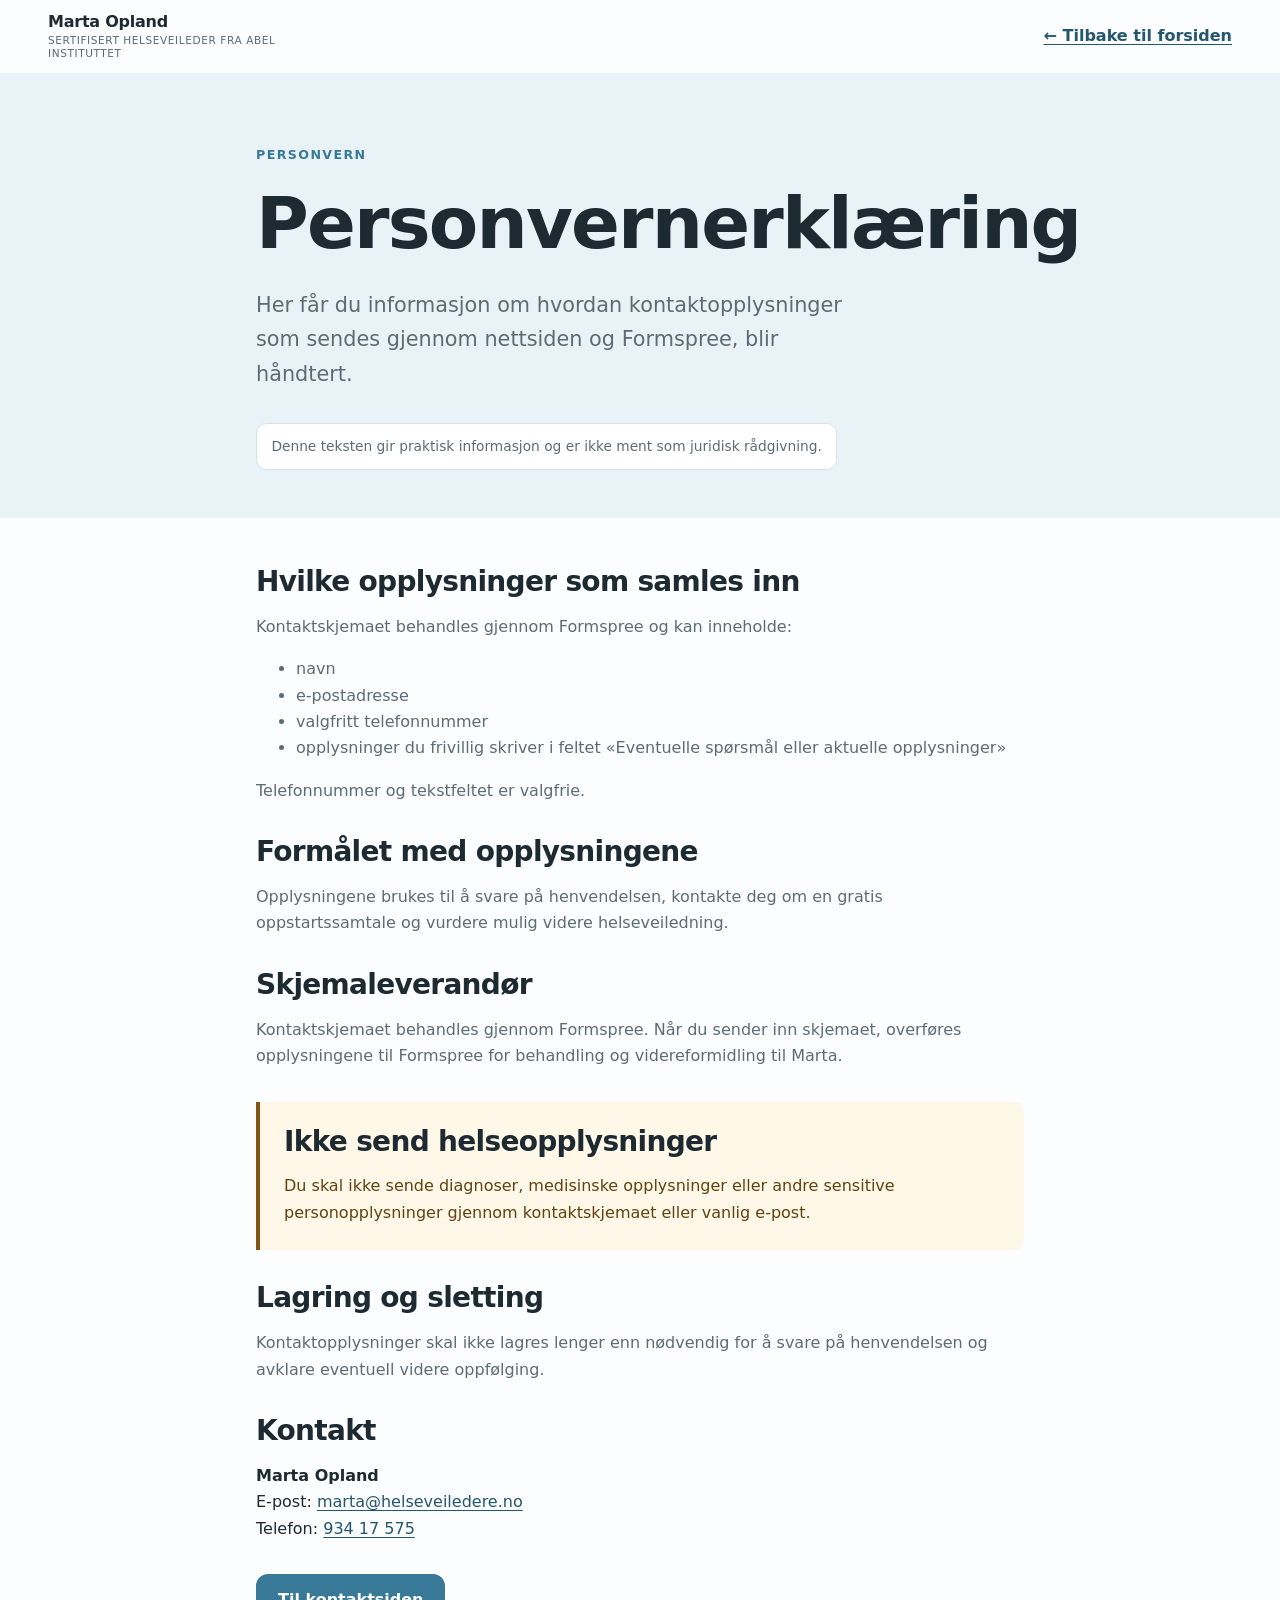
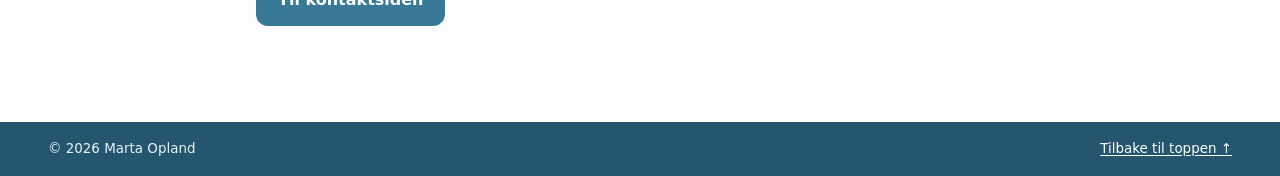
==== personvern.html @ a7f62379 "Publish first version of helseveiledere.no" ====
<!doctype html>
<html lang="nb">
<head>
  <meta charset="utf-8">
  <meta name="viewport" content="width=device-width, initial-scale=1">
  <title>Personvernerklæring | Marta Opland</title>
  <meta name="description" content="Informasjon om hvordan kontaktopplysninger behandles på helseveiledere.no og gjennom Formspree.">
  <link rel="canonical" href="https://helseveiledere.no/personvern.html">
  <meta name="robots" content="index, follow">
  <meta name="theme-color" content="#397998">
  <link rel="icon" href="img/marta-placeholder.svg" type="image/svg+xml">
  <link rel="stylesheet" href="css/style.css">
</head>
<body id="topp">
  <a class="skip-link" href="#hovedinnhold">Hopp til hovedinnhold</a>
  <header class="site-header compact-header">
    <div class="container header-inner">
      <a class="brand" href="index.html" aria-label="Marta Opland, gå til forsiden"><span class="brand-name">Marta Opland</span><span class="brand-title">Sertifisert helseveileder fra ABEL Instituttet</span></a>
      <a class="text-link back-link" href="index.html">← Tilbake til forsiden</a>
    </div>
  </header>

  <main id="hovedinnhold" class="privacy-main">
    <header class="privacy-hero">
      <div class="container narrow-container">
        <p class="eyebrow">Personvern</p>
        <h1>Personvernerklæring</h1>
        <p class="lead">Her får du informasjon om hvordan kontaktopplysninger som sendes gjennom nettsiden og Formspree, blir håndtert.</p>
        <p class="legal-note">Denne teksten gir praktisk informasjon og er ikke ment som juridisk rådgivning.</p>
      </div>
    </header>

    <div class="container narrow-container privacy-content">
      <section aria-labelledby="collected"><h2 id="collected">Hvilke opplysninger som samles inn</h2><p>Kontaktskjemaet behandles gjennom Formspree og kan inneholde:</p><ul><li>navn</li><li>e-postadresse</li><li>valgfritt telefonnummer</li><li>opplysninger du frivillig skriver i feltet «Eventuelle spørsmål eller aktuelle opplysninger»</li></ul><p>Telefonnummer og tekstfeltet er valgfrie.</p></section>
      <section aria-labelledby="purpose"><h2 id="purpose">Formålet med opplysningene</h2><p>Opplysningene brukes til å svare på henvendelsen, kontakte deg om en gratis oppstartssamtale og vurdere mulig videre helseveiledning.</p></section>
      <section aria-labelledby="formspree"><h2 id="formspree">Skjemaleverandør</h2><p>Kontaktskjemaet behandles gjennom Formspree. Når du sender inn skjemaet, overføres opplysningene til Formspree for behandling og videreformidling til Marta.</p></section>
      <section class="privacy-warning" aria-labelledby="health-data"><h2 id="health-data">Ikke send helseopplysninger</h2><p>Du skal ikke sende diagnoser, medisinske opplysninger eller andre sensitive personopplysninger gjennom kontaktskjemaet eller vanlig e-post.</p></section>
      <section aria-labelledby="storage"><h2 id="storage">Lagring og sletting</h2><p>Kontaktopplysninger skal ikke lagres lenger enn nødvendig for å svare på henvendelsen og avklare eventuell videre oppfølging.</p></section>
      <section aria-labelledby="contact-privacy"><h2 id="contact-privacy">Kontakt</h2><address><strong>Marta Opland</strong><br>E-post: <a href="mailto:marta@helseveiledere.no">marta@helseveiledere.no</a><br>Telefon: <a href="tel:+4793417575">934 17 575</a></address></section>
      <a class="button" href="index.html#kontakt">Til kontaktsiden</a>
    </div>
  </main>

  <footer class="site-footer privacy-footer">
    <div class="container footer-bottom"><p>© <span data-current-year>2026</span> Marta Opland</p><a href="#topp">Tilbake til toppen <span aria-hidden="true">↑</span></a></div>
  </footer>
  <script src="js/main.js" defer></script>
</body>
</html>
---- css/style.css ----
/* Marta's calm blue visual identity. Adjust these central values if the palette is refined later. */
:root {
  --primary: #397998;
  --primary-dark: #24566f;
  --primary-light: #e9f3f7;
  --accent: #75a9bf;
  --background: #fbfdfe;
  --surface: #f1f7f9;
  --text: #1d2a32;
  --muted: #5c6c75;
  --border: #d5e3e9;
  --white: #ffffff;
  --warning: #815719;
  --warning-bg: #fff8e8;
  --error: #9a3412;
  --error-bg: #fff7ed;
  --success: #24566f;
  --shadow-sm: 0 4px 18px rgba(29, 42, 50, 0.07);
  --shadow-md: 0 18px 50px rgba(36, 86, 111, 0.12);
  --radius-sm: 0.65rem;
  --radius: 1rem;
  --radius-lg: 1.5rem;
  --container: 74rem;
  --measure: 42rem;
  --space-1: 0.5rem;
  --space-2: 0.75rem;
  --space-3: 1rem;
  --space-4: 1.5rem;
  --space-5: 2rem;
  --space-6: 3rem;
  --space-7: 4.5rem;
  --space-8: 6rem;
}

*, *::before, *::after { box-sizing: border-box; }
html { scroll-behavior: smooth; scroll-padding-top: 6rem; }
body {
  margin: 0;
  color: var(--text);
  background: var(--background);
  font-family: Inter, ui-sans-serif, system-ui, -apple-system, BlinkMacSystemFont, "Segoe UI", sans-serif;
  font-size: 1rem;
  line-height: 1.65;
  -webkit-font-smoothing: antialiased;
  overflow-x: hidden;
}
img, svg { display: block; max-width: 100%; }
a { color: var(--primary-dark); text-underline-offset: 0.18em; }
a:hover { color: var(--primary); }
button, input { font: inherit; }
button { cursor: pointer; }
h1, h2, h3, p { margin-top: 0; }
h1, h2, h3 { color: var(--text); line-height: 1.14; letter-spacing: -0.025em; }
h1 { margin-bottom: var(--space-4); font-size: clamp(2.15rem, 7.5vw, 4.5rem); max-width: 12ch; }
h2 { margin-bottom: var(--space-3); font-size: clamp(2rem, 5.5vw, 3.15rem); }
h3 { margin-bottom: var(--space-2); font-size: clamp(1.15rem, 2.5vw, 1.35rem); }
p { margin-bottom: var(--space-3); }
address { font-style: normal; }

:focus-visible { outline: 3px solid var(--accent); outline-offset: 3px; }
.sr-only { position: absolute; width: 1px; height: 1px; padding: 0; margin: -1px; overflow: hidden; clip: rect(0, 0, 0, 0); white-space: nowrap; border: 0; }
.skip-link { position: fixed; z-index: 999; top: 0.75rem; left: 0.75rem; padding: 0.75rem 1rem; border-radius: var(--radius-sm); color: var(--white); background: var(--primary-dark); transform: translateY(-160%); }
.skip-link:focus { color: var(--white); transform: translateY(0); }
.container { width: min(calc(100% - 2rem), var(--container)); margin-inline: auto; }
.narrow-container { max-width: 48rem; }
.section { padding-block: var(--space-7); }
.section-surface { background: var(--surface); }
.section-tint { background: var(--primary-light); }

.site-header { position: sticky; z-index: 100; top: 0; border-bottom: 1px solid transparent; background: rgba(251, 253, 254, 0.97); transition: box-shadow 180ms ease, border-color 180ms ease; }
.site-header.is-scrolled { border-color: var(--border); box-shadow: 0 4px 20px rgba(29, 42, 50, 0.06); }
.header-inner { display: flex; min-height: 4.75rem; align-items: center; justify-content: space-between; gap: var(--space-3); }
.brand { display: inline-flex; min-width: 0; color: var(--text); text-decoration: none; flex-direction: column; line-height: 1.15; }
.brand:hover { color: var(--text); }
.brand-name { font-weight: 750; letter-spacing: -0.015em; }
.brand-title { max-width: 17rem; margin-top: 0.18rem; color: var(--muted); font-size: 0.66rem; letter-spacing: 0.055em; text-transform: uppercase; }
.menu-toggle { display: grid; width: 3rem; height: 3rem; padding: 0.75rem; border: 1px solid var(--border); border-radius: var(--radius-sm); background: var(--white); align-content: center; gap: 0.28rem; }
.menu-toggle > span:not(.sr-only) { width: 100%; height: 2px; border-radius: 2px; background: var(--text); transition: transform 180ms ease, opacity 180ms ease; }
.menu-toggle[aria-expanded="true"] > span:nth-child(2) { transform: translateY(6px) rotate(45deg); }
.menu-toggle[aria-expanded="true"] > span:nth-child(3) { opacity: 0; }
.menu-toggle[aria-expanded="true"] > span:nth-child(4) { transform: translateY(-6px) rotate(-45deg); }
.main-nav { position: absolute; top: 100%; right: 0; left: 0; display: none; padding: var(--space-3) max(1rem, calc((100% - var(--container)) / 2)); border-top: 1px solid var(--border); border-bottom: 1px solid var(--border); background: var(--white); box-shadow: var(--shadow-sm); }
.main-nav.is-open { display: grid; }
.main-nav > a:not(.button) { display: flex; min-height: 2.9rem; align-items: center; color: var(--text); font-weight: 620; text-decoration: none; }
.main-nav .button { margin-top: var(--space-2); }
.compact-header .header-inner { min-height: 4.5rem; }
.back-link { font-weight: 700; }

.button { display: inline-flex; min-height: 3.25rem; padding: 0.78rem 1.25rem; border: 2px solid var(--primary); border-radius: 0.75rem; color: var(--white); background: var(--primary); font-weight: 720; line-height: 1.3; text-align: center; text-decoration: none; align-items: center; justify-content: center; transition: background 160ms ease, border-color 160ms ease, transform 160ms ease; }
.button:hover { border-color: var(--primary-dark); color: var(--white); background: var(--primary-dark); transform: translateY(-1px); }
.button-small { min-height: 2.75rem; padding: 0.58rem 0.95rem; font-size: 0.9rem; }
.button-secondary { color: var(--primary-dark); background: var(--white); }
.button-light { border-color: var(--white); color: var(--primary-dark); background: var(--white); }
.button-light:hover { border-color: var(--primary-light); color: var(--primary-dark); background: var(--primary-light); }
.text-link { display: inline-flex; min-height: 2.75rem; font-weight: 720; align-items: center; gap: 0.45rem; }
.eyebrow { margin-bottom: var(--space-3); color: var(--primary); font-size: 0.79rem; font-weight: 800; letter-spacing: 0.11em; text-transform: uppercase; }
.lead { max-width: 39rem; color: var(--muted); font-size: clamp(1.12rem, 2.5vw, 1.3rem); }
.lead-small { color: var(--muted); font-size: 1.12rem; }

.offer-banner { color: var(--text); background: var(--primary-light); }
.hero-offer { margin-top: var(--space-7); padding-block: 1rem; border-block: 1px solid var(--border); }
.offer-inner { display: grid; gap: 0.25rem 1.5rem; align-items: center; }
.offer-inner h2, .offer-inner h3 { margin: 0; color: var(--primary-dark); font-size: clamp(1.08rem, 2.5vw, 1.28rem); letter-spacing: -0.01em; }
.offer-inner p { max-width: 48rem; margin: 0; color: var(--muted); font-size: 0.94rem; }
.pricing-offer { margin-bottom: var(--space-4); padding: 1rem 1.15rem; border: 1px solid var(--border); border-radius: var(--radius); }

.hero { padding-top: clamp(3rem, 8vw, 6.75rem); padding-bottom: 0; background: var(--background); }
.hero-grid { display: grid; gap: var(--space-6); }
.hero-copy { align-self: center; }
.hero h1 { max-width: none; font-size: clamp(2.15rem, 5vw, 4.1rem); }
.supporting-line { display: flex; max-width: 38rem; margin-block: var(--space-4); color: var(--primary-dark); font-weight: 650; align-items: flex-start; gap: 0.65rem; }
.supporting-line svg { width: 1.25rem; min-width: 1.25rem; margin-top: 0.18rem; fill: none; stroke: currentColor; stroke-width: 1.8; }
.hero-actions { display: flex; align-items: flex-start; flex-direction: column; gap: var(--space-2); }
.trust-list { display: flex; margin: var(--space-5) 0 0; padding: 0; color: var(--muted); font-size: 0.91rem; list-style: none; flex-wrap: wrap; gap: 0.6rem 1.25rem; }
.trust-list li::before { content: "✓"; margin-right: 0.4rem; color: var(--success); font-weight: 800; }
.hero-visual { position: relative; max-width: 32rem; margin-inline: auto; }
.hero-image-frame { overflow: hidden; border: 1px solid var(--border); border-radius: var(--radius-lg); background: var(--primary-light); box-shadow: var(--shadow-md); }
/* Hero replacement: keep a landscape crop when replacing the temporary asset. */
.hero-image-frame img { width: 100%; aspect-ratio: 3 / 2; object-fit: cover; }
.portrait-note { position: absolute; right: -0.5rem; bottom: -1.5rem; display: flex; max-width: 17rem; padding: 0.85rem; border: 1px solid var(--border); border-radius: var(--radius); background: var(--white); box-shadow: var(--shadow-sm); align-items: center; gap: 0.7rem; font-size: 0.8rem; line-height: 1.4; }
.portrait-note strong { display: block; font-size: 0.88rem; }
.portrait-note-icon { display: grid; width: 2.1rem; height: 2.1rem; border-radius: 50%; color: var(--white); background: var(--success); font-weight: 800; place-items: center; flex: 0 0 auto; }

.section-heading { max-width: 48rem; margin-bottom: var(--space-6); }
.section-heading > p:last-child { margin-bottom: 0; color: var(--muted); font-size: 1.06rem; }
.centered { margin-inline: auto; text-align: center; }
.topic-grid { display: grid; margin: 0; padding: 0; gap: var(--space-2); list-style: none; }
.topic-grid li { display: flex; min-height: 4rem; padding: 1rem 1.05rem; border: 1px solid var(--border); border-radius: var(--radius-sm); background: var(--white); font-weight: 650; align-items: center; gap: 0.7rem; }
.topic-grid li::before { content: "✓"; display: grid; width: 1.55rem; height: 1.55rem; border-radius: 50%; color: var(--primary-dark); background: var(--primary-light); font-size: 0.8rem; place-items: center; flex: 0 0 auto; }
.card-grid { display: grid; gap: var(--space-3); }
.card { padding: var(--space-4); border: 1px solid var(--border); border-radius: var(--radius); background: var(--white); box-shadow: var(--shadow-sm); }
.service-card { border-top: 3px solid var(--primary); }
.service-card p { margin-bottom: 0; color: var(--muted); }
.icon-box { display: grid; width: 2.8rem; height: 2.8rem; margin-bottom: var(--space-4); border-radius: 0.7rem; color: var(--primary-dark); background: var(--primary-light); font-size: 1.4rem; place-items: center; }

.steps { position: relative; display: grid; max-width: 65rem; margin: 0 auto; padding: 0; gap: var(--space-3); list-style: none; }
.steps li { position: relative; display: grid; padding: var(--space-4); border: 1px solid var(--border); border-radius: var(--radius); background: var(--white); box-shadow: var(--shadow-sm); grid-template-columns: auto 1fr; gap: var(--space-3); }
.steps h3 { margin-top: 0.25rem; }
.steps p { margin-bottom: 0; color: var(--muted); }
.step-number { display: grid; width: 2.5rem; height: 2.5rem; border-radius: 50%; color: var(--white); background: var(--primary); font-weight: 800; place-items: center; }
.system-note { max-width: 46rem; margin: var(--space-5) auto 0; color: var(--muted); font-size: 0.9rem; text-align: center; }
.system-note::before { content: "ⓘ"; margin-right: 0.35rem; color: var(--primary); }

.about-grid { display: grid; gap: var(--space-6); align-items: center; }
.about-visual { overflow: hidden; min-height: 23rem; border: 1px solid var(--border); border-radius: var(--radius-lg); background: var(--primary-light); box-shadow: var(--shadow-md); }
.about-visual img { width: 100%; height: 100%; min-height: 23rem; aspect-ratio: 4 / 5; object-fit: cover; }
.about-copy > p:not(.eyebrow) { color: var(--muted); }
.quality-list { display: flex; margin: var(--space-4) 0 0; padding: 0; list-style: none; flex-wrap: wrap; gap: 0.55rem; }
.quality-list li { padding: 0.42rem 0.75rem; border: 1px solid var(--border); border-radius: 999px; color: var(--primary-dark); background: var(--primary-light); font-size: 0.88rem; font-weight: 700; }
.quality-list li::before { content: "✓ "; }

.pricing-grid { display: grid; gap: var(--space-3); }
.price-card { display: flex; min-height: 10.5rem; padding: var(--space-4); border: 1px solid var(--border); border-radius: var(--radius); background: var(--white); flex-direction: column; justify-content: space-between; }
.price-card h3 { font-size: 1.05rem; }
.price { margin: var(--space-4) 0 0; color: var(--primary-dark); font-size: 2.15rem; font-weight: 800; letter-spacing: -0.04em; }
.price span { display: block; margin-top: 0.15rem; font-size: 0.9rem; font-weight: 700; letter-spacing: 0; }
.centered-action { margin-top: var(--space-5); text-align: center; }

.contact-grid { display: grid; gap: var(--space-6); }
.contact-details { display: grid; margin-top: var(--space-5); gap: var(--space-3); }
.contact-details strong { font-size: 1.15rem; }
.contact-details a, .contact-details p { display: grid; width: fit-content; margin: 0; color: var(--text); text-decoration-thickness: 1px; }
.contact-details span { margin-bottom: 0.15rem; color: var(--muted); font-size: 0.78rem; font-weight: 740; letter-spacing: 0.07em; text-transform: uppercase; }
.form-card { padding: clamp(1.25rem, 4vw, 2.25rem); border: 1px solid var(--border); border-radius: var(--radius-lg); background: var(--white); box-shadow: var(--shadow-md); }
.field { margin-bottom: var(--space-3); }
.field label { display: block; margin-bottom: 0.4rem; font-weight: 700; }
.optional { color: var(--muted); font-size: 0.85rem; font-weight: 500; }
.field input, .field textarea { width: 100%; min-height: 3.15rem; padding: 0.7rem 0.8rem; border: 1px solid var(--accent); border-radius: var(--radius-sm); color: var(--text); background: var(--white); }
.field textarea { min-height: 8rem; resize: vertical; }
.field input:hover, .field textarea:hover { border-color: var(--primary); }
.field input:focus, .field textarea:focus { border-color: var(--primary); outline: 3px solid rgba(117, 169, 191, 0.28); }
.field input[aria-invalid="true"] { border-color: var(--error); }
.checkbox-field { display: grid; margin-top: var(--space-4); grid-template-columns: auto 1fr; gap: 0.7rem; }
.checkbox-field input { width: 1.25rem; height: 1.25rem; margin-top: 0.2rem; accent-color: var(--primary); }
.checkbox-field label { font-size: 0.9rem; }
.field-error { display: block; min-height: 0; margin-top: 0.25rem; color: var(--error); font-size: 0.82rem; font-weight: 620; }
.form-submit { width: 100%; margin-top: var(--space-4); }
.form-submit:disabled { cursor: not-allowed; opacity: 0.65; }
/* Formspree status and field errors remain hidden until the live service activates them. */
[data-fs-error]:not([data-fs-active]), [data-fs-success]:not([data-fs-active]) { display: none; }
.form-status { margin-top: var(--space-3); padding: 1rem; border: 1px solid var(--border); border-radius: var(--radius-sm); color: var(--primary-dark); background: var(--primary-light); font-size: 0.92rem; }
.form-status-success { border-color: var(--accent); }
.form-status-error { border-color: var(--error); color: var(--error); background: var(--error-bg); }
.form-status a { font-weight: 750; }
.form-warning { margin: var(--space-2) 0 0; color: var(--warning); font-size: 0.83rem; }

.final-cta { padding-block: var(--space-6); color: var(--white); background: var(--primary-dark); }
.final-cta-inner { display: flex; align-items: flex-start; flex-direction: column; gap: var(--space-4); }
.final-cta h2 { margin-bottom: 0.5rem; color: var(--white); font-size: clamp(1.7rem, 4.5vw, 2.35rem); }
.final-cta p { margin: 0; color: #dfeefa; }
.site-footer { padding-top: var(--space-6); color: var(--primary-light); background: var(--primary-dark); }
.footer-grid { display: grid; gap: var(--space-5); }
.footer-grid h2 { margin-bottom: var(--space-2); color: var(--white); font-size: 0.77rem; letter-spacing: 0.1em; text-transform: uppercase; }
.footer-grid p { margin-bottom: 0.35rem; }
.footer-grid a { display: block; width: fit-content; margin-bottom: 0.35rem; color: var(--white); }
.footer-name { color: var(--white); font-size: 1.25rem; }
.footer-bottom { display: flex; margin-top: var(--space-5); padding-block: var(--space-3); border-top: 1px solid var(--accent); font-size: 0.84rem; justify-content: space-between; gap: var(--space-3); }
.footer-bottom p { margin: 0; }
.footer-bottom a { color: var(--white); }

.privacy-main { min-height: 75vh; }
.privacy-hero { padding-block: var(--space-7) var(--space-6); background: var(--primary-light); }
.privacy-hero h1 { max-width: none; }
.legal-note { display: inline-block; margin: var(--space-3) 0 0; padding: 0.7rem 0.9rem; border: 1px solid var(--border); border-radius: var(--radius-sm); color: var(--muted); background: var(--white); font-size: 0.86rem; }
.privacy-content { padding-block: var(--space-6) var(--space-8); }
.privacy-content section { margin-bottom: var(--space-5); }
.privacy-content h2 { font-size: clamp(1.35rem, 3.5vw, 1.75rem); }
.privacy-content p, .privacy-content li { color: var(--muted); }
.privacy-warning { padding: var(--space-4); border-left: 4px solid var(--warning); border-radius: 0 var(--radius-sm) var(--radius-sm) 0; background: var(--warning-bg); }
.privacy-warning p { margin-bottom: 0; color: #60430f; }
.privacy-footer { padding-top: 0; }
.privacy-footer .footer-bottom { margin-top: 0; border-top: 0; }

@media (min-width: 36rem) {
  .container { width: min(calc(100% - 3rem), var(--container)); }
  .topic-grid, .pricing-grid { grid-template-columns: repeat(2, minmax(0, 1fr)); }
  .card-grid { grid-template-columns: repeat(2, minmax(0, 1fr)); }
  .hero-actions { align-items: center; flex-direction: row; flex-wrap: wrap; }
  .footer-grid { grid-template-columns: 1.2fr 1fr 1fr; }
  .offer-inner { grid-template-columns: minmax(15rem, 0.7fr) minmax(0, 1.3fr); }
}

@media (min-width: 50rem) {
  .section { padding-block: var(--space-8); }
  .hero-grid { grid-template-columns: minmax(0, 1.1fr) minmax(20rem, 0.8fr); align-items: center; gap: clamp(3rem, 7vw, 6rem); }
  .hero { min-height: 43rem; }
  .split-heading { display: grid; max-width: none; grid-template-columns: 1.05fr 0.8fr; align-items: end; gap: var(--space-6); }
  .steps { grid-template-columns: repeat(3, minmax(0, 1fr)); }
  .steps::before { content: ""; position: absolute; top: 2.7rem; right: 15%; left: 15%; height: 1px; background: var(--accent); }
  .steps li { grid-template-columns: 1fr; }
  .step-number { position: relative; z-index: 1; }
  .about-grid { grid-template-columns: minmax(18rem, 0.75fr) minmax(0, 1.25fr); gap: clamp(3rem, 8vw, 7rem); }
  .contact-grid { grid-template-columns: minmax(0, 0.85fr) minmax(23rem, 1fr); gap: clamp(3rem, 8vw, 7rem); }
  .final-cta-inner { align-items: center; flex-direction: row; justify-content: space-between; }
}

@media (min-width: 68rem) {
  .menu-toggle { display: none; }
  .main-nav { position: static; display: flex; padding: 0; border: 0; background: transparent; box-shadow: none; align-items: center; gap: 1.25rem; }
  .main-nav > a:not(.button) { min-height: 2.75rem; font-size: 0.9rem; }
  .main-nav .button { margin: 0 0 0 0.3rem; }
  .topic-grid { grid-template-columns: repeat(4, minmax(0, 1fr)); }
  .pricing-grid { grid-template-columns: repeat(4, minmax(0, 1fr)); }
}

@media (max-width: 25rem) {
  .container { width: min(calc(100% - 1.25rem), var(--container)); }
  .brand-name { font-size: 0.92rem; }
  .brand-title { font-size: 0.68rem; }
  .portrait-note { right: 0.4rem; }
  .footer-bottom { flex-direction: column; }
}

@media (prefers-reduced-motion: reduce) {
  html { scroll-behavior: auto; }
  *, *::before, *::after { scroll-behavior: auto !important; transition-duration: 0.01ms !important; animation-duration: 0.01ms !important; animation-iteration-count: 1 !important; }
}
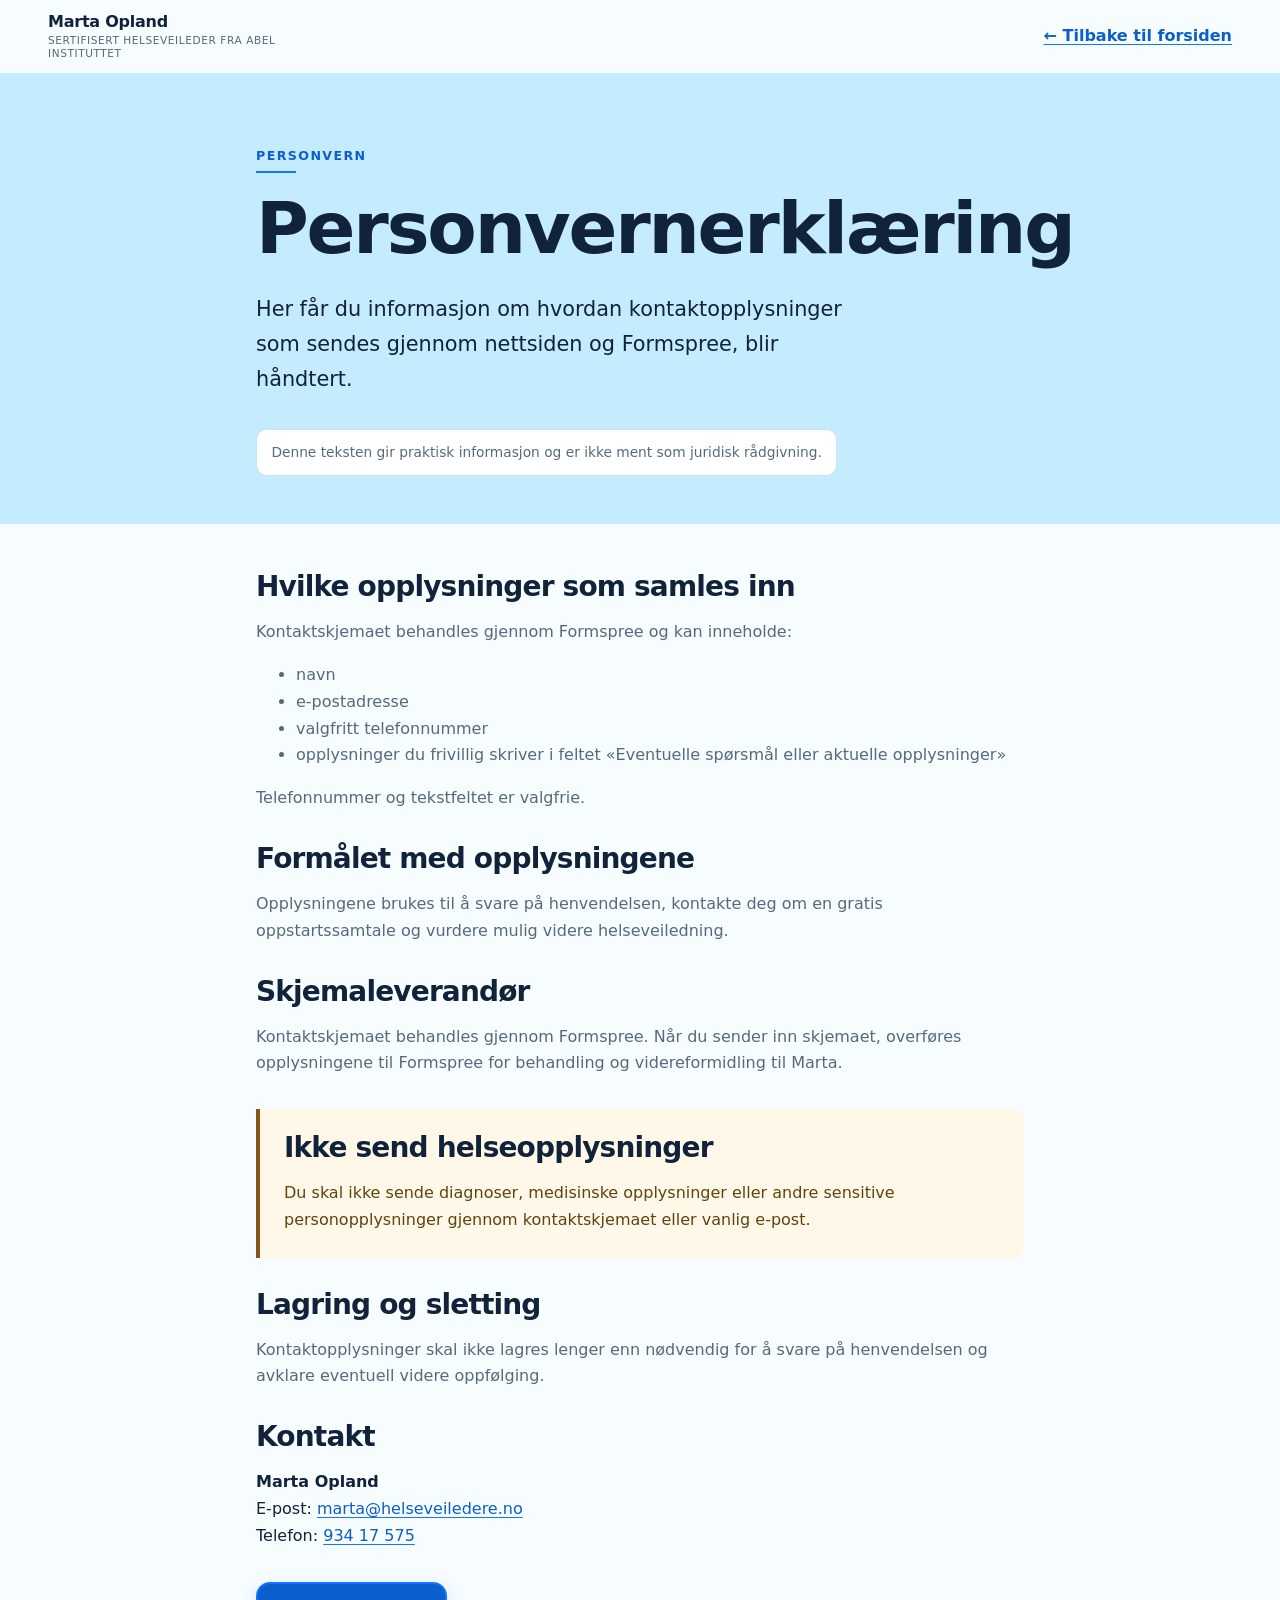
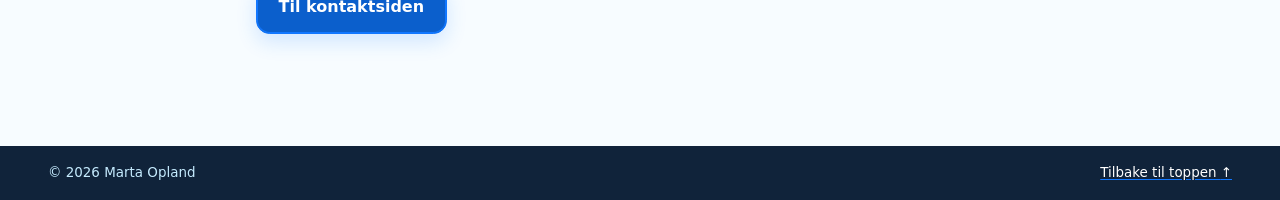
==== commit 35f9b8d0: "Publish final website version" ====
--- a/personvern.html
+++ b/personvern.html
@@ -7,8 +7,8 @@
   <meta name="description" content="Informasjon om hvordan kontaktopplysninger behandles på helseveiledere.no og gjennom Formspree.">
   <link rel="canonical" href="https://helseveiledere.no/personvern.html">
   <meta name="robots" content="index, follow">
-  <meta name="theme-color" content="#397998">
-  <link rel="icon" href="img/marta-placeholder.svg" type="image/svg+xml">
+  <meta name="theme-color" content="#1177FF">
+  <link rel="icon" href="img/marta.png" type="image/png">
   <link rel="stylesheet" href="css/style.css">
 </head>
 <body id="topp">
--- a/css/style.css
+++ b/css/style.css
@@ -1,25 +1,25 @@
-/* Marta's calm blue visual identity. Adjust these central values if the palette is refined later. */
+/* Marta's fresh blue visual identity. Adjust these central values if the palette is refined later. */
 :root {
-  --primary: #397998;
-  --primary-dark: #24566f;
-  --primary-light: #e9f3f7;
-  --accent: #75a9bf;
-  --background: #fbfdfe;
-  --surface: #f1f7f9;
-  --text: #1d2a32;
-  --muted: #5c6c75;
-  --border: #d5e3e9;
-  --white: #ffffff;
+  --primary: #1177FF;
+  --accent: #6CC5FF;
+  --primary-dark: #0B5FCC;
+  --primary-light: #C5EBFE;
+  --background: #F7FCFF;
+  --surface: #EAF7FF;
+  --text: #10233A;
+  --muted: #566A7C;
+  --border: #C5E4F5;
+  --white: #FFFFFF;
   --warning: #815719;
   --warning-bg: #fff8e8;
   --error: #9a3412;
   --error-bg: #fff7ed;
-  --success: #24566f;
-  --shadow-sm: 0 4px 18px rgba(29, 42, 50, 0.07);
-  --shadow-md: 0 18px 50px rgba(36, 86, 111, 0.12);
+  --success: #1177FF;
+  --shadow-sm: 0 8px 24px rgba(16, 35, 58, 0.065);
+  --shadow-md: 0 24px 60px rgba(16, 35, 58, 0.11);
   --radius-sm: 0.65rem;
-  --radius: 1rem;
-  --radius-lg: 1.5rem;
+  --radius: 1.1rem;
+  --radius-lg: 1.75rem;
   --container: 74rem;
   --measure: 42rem;
   --space-1: 0.5rem;
@@ -29,7 +29,7 @@
   --space-5: 2rem;
   --space-6: 3rem;
   --space-7: 4.5rem;
-  --space-8: 6rem;
+  --space-8: 7rem;
 }
 
 *, *::before, *::after { box-sizing: border-box; }
@@ -40,35 +40,35 @@
   background: var(--background);
   font-family: Inter, ui-sans-serif, system-ui, -apple-system, BlinkMacSystemFont, "Segoe UI", sans-serif;
   font-size: 1rem;
-  line-height: 1.65;
+  line-height: 1.68;
   -webkit-font-smoothing: antialiased;
   overflow-x: hidden;
 }
 img, svg { display: block; max-width: 100%; }
-a { color: var(--primary-dark); text-underline-offset: 0.18em; }
-a:hover { color: var(--primary); }
+a { color: var(--primary-dark); text-decoration-color: var(--primary); text-underline-offset: 0.18em; }
+a:hover { color: var(--primary-dark); text-decoration-thickness: 2px; }
 button, input { font: inherit; }
 button { cursor: pointer; }
 h1, h2, h3, p { margin-top: 0; }
-h1, h2, h3 { color: var(--text); line-height: 1.14; letter-spacing: -0.025em; }
+h1, h2, h3 { color: var(--text); line-height: 1.1; letter-spacing: -0.03em; }
 h1 { margin-bottom: var(--space-4); font-size: clamp(2.15rem, 7.5vw, 4.5rem); max-width: 12ch; }
 h2 { margin-bottom: var(--space-3); font-size: clamp(2rem, 5.5vw, 3.15rem); }
 h3 { margin-bottom: var(--space-2); font-size: clamp(1.15rem, 2.5vw, 1.35rem); }
 p { margin-bottom: var(--space-3); }
 address { font-style: normal; }
 
-:focus-visible { outline: 3px solid var(--accent); outline-offset: 3px; }
+:focus-visible { outline: 3px solid var(--primary); outline-offset: 3px; }
 .sr-only { position: absolute; width: 1px; height: 1px; padding: 0; margin: -1px; overflow: hidden; clip: rect(0, 0, 0, 0); white-space: nowrap; border: 0; }
 .skip-link { position: fixed; z-index: 999; top: 0.75rem; left: 0.75rem; padding: 0.75rem 1rem; border-radius: var(--radius-sm); color: var(--white); background: var(--primary-dark); transform: translateY(-160%); }
 .skip-link:focus { color: var(--white); transform: translateY(0); }
 .container { width: min(calc(100% - 2rem), var(--container)); margin-inline: auto; }
 .narrow-container { max-width: 48rem; }
-.section { padding-block: var(--space-7); }
+.section { padding-block: clamp(4.5rem, 8vw, 7rem); }
 .section-surface { background: var(--surface); }
-.section-tint { background: var(--primary-light); }
-
-.site-header { position: sticky; z-index: 100; top: 0; border-bottom: 1px solid transparent; background: rgba(251, 253, 254, 0.97); transition: box-shadow 180ms ease, border-color 180ms ease; }
-.site-header.is-scrolled { border-color: var(--border); box-shadow: 0 4px 20px rgba(29, 42, 50, 0.06); }
+.section-tint { background: var(--surface); }
+
+.site-header { position: sticky; z-index: 100; top: 0; border-bottom: 1px solid transparent; background: rgba(247, 252, 255, 0.94); backdrop-filter: blur(14px); transition: box-shadow 180ms ease, border-color 180ms ease; }
+.site-header.is-scrolled { border-color: var(--border); box-shadow: 0 4px 20px rgba(16, 35, 58, 0.07); }
 .header-inner { display: flex; min-height: 4.75rem; align-items: center; justify-content: space-between; gap: var(--space-3); }
 .brand { display: inline-flex; min-width: 0; color: var(--text); text-decoration: none; flex-direction: column; line-height: 1.15; }
 .brand:hover { color: var(--text); }
@@ -82,77 +82,77 @@
 .main-nav { position: absolute; top: 100%; right: 0; left: 0; display: none; padding: var(--space-3) max(1rem, calc((100% - var(--container)) / 2)); border-top: 1px solid var(--border); border-bottom: 1px solid var(--border); background: var(--white); box-shadow: var(--shadow-sm); }
 .main-nav.is-open { display: grid; }
 .main-nav > a:not(.button) { display: flex; min-height: 2.9rem; align-items: center; color: var(--text); font-weight: 620; text-decoration: none; }
+.main-nav > a:not(.button):hover { color: var(--primary-dark); box-shadow: inset 0 -3px 0 var(--primary); }
 .main-nav .button { margin-top: var(--space-2); }
 .compact-header .header-inner { min-height: 4.5rem; }
 .back-link { font-weight: 700; }
 
-.button { display: inline-flex; min-height: 3.25rem; padding: 0.78rem 1.25rem; border: 2px solid var(--primary); border-radius: 0.75rem; color: var(--white); background: var(--primary); font-weight: 720; line-height: 1.3; text-align: center; text-decoration: none; align-items: center; justify-content: center; transition: background 160ms ease, border-color 160ms ease, transform 160ms ease; }
-.button:hover { border-color: var(--primary-dark); color: var(--white); background: var(--primary-dark); transform: translateY(-1px); }
+.button { display: inline-flex; min-height: 3.25rem; padding: 0.82rem 1.35rem; border: 1px solid var(--primary); border-radius: 0.85rem; color: var(--white); background: var(--primary-dark); font-weight: 730; line-height: 1.3; text-align: center; text-decoration: none; align-items: center; justify-content: center; box-shadow: 0 8px 20px rgba(17, 119, 255, 0.16), inset 0 0 0 1px var(--primary); transition: background 160ms ease, border-color 160ms ease, box-shadow 160ms ease, transform 160ms ease; }
+.button:hover { border-color: var(--accent); color: var(--white); background: var(--primary-dark); box-shadow: 0 11px 24px rgba(17, 119, 255, 0.2), inset 0 0 0 1px var(--accent); transform: translateY(-2px); }
+.button:active { border-color: var(--primary); box-shadow: 0 4px 12px rgba(17, 119, 255, 0.15), inset 0 0 0 2px var(--accent); transform: translateY(0); }
 .button-small { min-height: 2.75rem; padding: 0.58rem 0.95rem; font-size: 0.9rem; }
-.button-secondary { color: var(--primary-dark); background: var(--white); }
+.button-secondary { color: var(--primary-dark); background: var(--white); box-shadow: 0 8px 22px rgba(16, 35, 58, 0.07); }
 .button-light { border-color: var(--white); color: var(--primary-dark); background: var(--white); }
 .button-light:hover { border-color: var(--primary-light); color: var(--primary-dark); background: var(--primary-light); }
 .text-link { display: inline-flex; min-height: 2.75rem; font-weight: 720; align-items: center; gap: 0.45rem; }
-.eyebrow { margin-bottom: var(--space-3); color: var(--primary); font-size: 0.79rem; font-weight: 800; letter-spacing: 0.11em; text-transform: uppercase; }
+.eyebrow { margin-bottom: var(--space-3); padding-bottom: 0.4rem; color: var(--primary-dark); background: linear-gradient(var(--primary), var(--primary)) left bottom / 2.5rem 2px no-repeat; font-size: 0.79rem; font-weight: 800; letter-spacing: 0.11em; text-transform: uppercase; }
 .lead { max-width: 39rem; color: var(--muted); font-size: clamp(1.12rem, 2.5vw, 1.3rem); }
 .lead-small { color: var(--muted); font-size: 1.12rem; }
 
 .offer-banner { color: var(--text); background: var(--primary-light); }
-.hero-offer { margin-top: var(--space-7); padding-block: 1rem; border-block: 1px solid var(--border); }
+.hero-offer { margin-top: var(--space-7); padding-block: 1rem; border-block: 1px solid var(--accent); }
 .offer-inner { display: grid; gap: 0.25rem 1.5rem; align-items: center; }
 .offer-inner h2, .offer-inner h3 { margin: 0; color: var(--primary-dark); font-size: clamp(1.08rem, 2.5vw, 1.28rem); letter-spacing: -0.01em; }
-.offer-inner p { max-width: 48rem; margin: 0; color: var(--muted); font-size: 0.94rem; }
-.pricing-offer { margin-bottom: var(--space-4); padding: 1rem 1.15rem; border: 1px solid var(--border); border-radius: var(--radius); }
-
-.hero { padding-top: clamp(3rem, 8vw, 6.75rem); padding-bottom: 0; background: var(--background); }
-.hero-grid { display: grid; gap: var(--space-6); }
+.offer-inner p { max-width: 48rem; margin: 0; color: var(--text); font-size: 0.94rem; }
+.pricing-offer { margin-bottom: var(--space-4); padding: 1rem 1.15rem; border: 1px solid var(--accent); border-radius: var(--radius); }
+
+.hero { padding-top: clamp(3.5rem, 7vw, 6.25rem); padding-bottom: 0; background: var(--background); }
+.hero-grid { display: grid; gap: clamp(2.5rem, 6vw, 5rem); }
 .hero-copy { align-self: center; }
-.hero h1 { max-width: none; font-size: clamp(2.15rem, 5vw, 4.1rem); }
+.hero h1 { max-width: none; font-size: clamp(2.3rem, 5vw, 4.25rem); font-weight: 780; line-height: 1.04; letter-spacing: -0.045em; }
 .supporting-line { display: flex; max-width: 38rem; margin-block: var(--space-4); color: var(--primary-dark); font-weight: 650; align-items: flex-start; gap: 0.65rem; }
 .supporting-line svg { width: 1.25rem; min-width: 1.25rem; margin-top: 0.18rem; fill: none; stroke: currentColor; stroke-width: 1.8; }
 .hero-actions { display: flex; align-items: flex-start; flex-direction: column; gap: var(--space-2); }
 .trust-list { display: flex; margin: var(--space-5) 0 0; padding: 0; color: var(--muted); font-size: 0.91rem; list-style: none; flex-wrap: wrap; gap: 0.6rem 1.25rem; }
 .trust-list li::before { content: "✓"; margin-right: 0.4rem; color: var(--success); font-weight: 800; }
-.hero-visual { position: relative; max-width: 32rem; margin-inline: auto; }
-.hero-image-frame { overflow: hidden; border: 1px solid var(--border); border-radius: var(--radius-lg); background: var(--primary-light); box-shadow: var(--shadow-md); }
-/* Hero replacement: keep a landscape crop when replacing the temporary asset. */
-.hero-image-frame img { width: 100%; aspect-ratio: 3 / 2; object-fit: cover; }
-.portrait-note { position: absolute; right: -0.5rem; bottom: -1.5rem; display: flex; max-width: 17rem; padding: 0.85rem; border: 1px solid var(--border); border-radius: var(--radius); background: var(--white); box-shadow: var(--shadow-sm); align-items: center; gap: 0.7rem; font-size: 0.8rem; line-height: 1.4; }
-.portrait-note strong { display: block; font-size: 0.88rem; }
-.portrait-note-icon { display: grid; width: 2.1rem; height: 2.1rem; border-radius: 50%; color: var(--white); background: var(--success); font-weight: 800; place-items: center; flex: 0 0 auto; }
-
-.section-heading { max-width: 48rem; margin-bottom: var(--space-6); }
+.hero-visual { width: 100%; margin-inline: auto; }
+.hero-image-frame { overflow: hidden; aspect-ratio: 4 / 3; border: 1px solid var(--border); border-radius: var(--radius-lg); background: var(--primary-light); box-shadow: var(--shadow-md); }
+.hero-image-frame img { width: 100%; height: 100%; object-fit: cover; object-position: 50% 52%; }
+
+.section-heading { max-width: 48rem; margin-bottom: clamp(2.75rem, 5vw, 4rem); }
 .section-heading > p:last-child { margin-bottom: 0; color: var(--muted); font-size: 1.06rem; }
 .centered { margin-inline: auto; text-align: center; }
+.centered .eyebrow { background-position: center bottom; }
 .topic-grid { display: grid; margin: 0; padding: 0; gap: var(--space-2); list-style: none; }
-.topic-grid li { display: flex; min-height: 4rem; padding: 1rem 1.05rem; border: 1px solid var(--border); border-radius: var(--radius-sm); background: var(--white); font-weight: 650; align-items: center; gap: 0.7rem; }
-.topic-grid li::before { content: "✓"; display: grid; width: 1.55rem; height: 1.55rem; border-radius: 50%; color: var(--primary-dark); background: var(--primary-light); font-size: 0.8rem; place-items: center; flex: 0 0 auto; }
-.card-grid { display: grid; gap: var(--space-3); }
-.card { padding: var(--space-4); border: 1px solid var(--border); border-radius: var(--radius); background: var(--white); box-shadow: var(--shadow-sm); }
-.service-card { border-top: 3px solid var(--primary); }
+.topic-grid li { display: flex; min-height: 4rem; padding: 1rem 1.05rem; border: 1px solid var(--border); border-radius: var(--radius-sm); background: var(--white); font-weight: 650; align-items: center; gap: 0.7rem; box-shadow: 0 5px 16px rgba(16, 35, 58, 0.04); }
+.topic-grid li::before { content: "✓"; display: grid; width: 1.55rem; height: 1.55rem; border-radius: 50%; color: var(--text); background: var(--accent); font-size: 0.8rem; place-items: center; flex: 0 0 auto; }
+.card-grid { display: grid; gap: var(--space-4); }
+.card { padding: clamp(1.5rem, 3vw, 2rem); border: 1px solid var(--border); border-radius: var(--radius); background: var(--white); box-shadow: var(--shadow-sm); }
+.service-card { border-top: 2px solid var(--primary); }
 .service-card p { margin-bottom: 0; color: var(--muted); }
-.icon-box { display: grid; width: 2.8rem; height: 2.8rem; margin-bottom: var(--space-4); border-radius: 0.7rem; color: var(--primary-dark); background: var(--primary-light); font-size: 1.4rem; place-items: center; }
+.icon-box { display: grid; width: 2.8rem; height: 2.8rem; margin-bottom: var(--space-4); border-radius: 0.7rem; color: var(--text); background: var(--accent); font-size: 1.4rem; place-items: center; }
 
 .steps { position: relative; display: grid; max-width: 65rem; margin: 0 auto; padding: 0; gap: var(--space-3); list-style: none; }
-.steps li { position: relative; display: grid; padding: var(--space-4); border: 1px solid var(--border); border-radius: var(--radius); background: var(--white); box-shadow: var(--shadow-sm); grid-template-columns: auto 1fr; gap: var(--space-3); }
+.steps li { position: relative; display: grid; padding: clamp(1.5rem, 3vw, 2rem); border: 1px solid var(--border); border-radius: var(--radius); background: var(--white); box-shadow: var(--shadow-sm); grid-template-columns: auto 1fr; gap: var(--space-3); }
 .steps h3 { margin-top: 0.25rem; }
 .steps p { margin-bottom: 0; color: var(--muted); }
-.step-number { display: grid; width: 2.5rem; height: 2.5rem; border-radius: 50%; color: var(--white); background: var(--primary); font-weight: 800; place-items: center; }
+.step-number { display: grid; width: 2.5rem; height: 2.5rem; border-radius: 50%; color: var(--white); background: var(--primary-dark); font-weight: 800; place-items: center; box-shadow: 0 0 0 2px var(--accent); }
 .system-note { max-width: 46rem; margin: var(--space-5) auto 0; color: var(--muted); font-size: 0.9rem; text-align: center; }
 .system-note::before { content: "ⓘ"; margin-right: 0.35rem; color: var(--primary); }
 
-.about-grid { display: grid; gap: var(--space-6); align-items: center; }
-.about-visual { overflow: hidden; min-height: 23rem; border: 1px solid var(--border); border-radius: var(--radius-lg); background: var(--primary-light); box-shadow: var(--shadow-md); }
-.about-visual img { width: 100%; height: 100%; min-height: 23rem; aspect-ratio: 4 / 5; object-fit: cover; }
+.about-grid { display: grid; gap: clamp(3rem, 7vw, 6rem); align-items: center; }
+.about-visual { overflow: hidden; width: 100%; min-height: 26rem; border: 1px solid var(--border); border-radius: var(--radius-lg); background: var(--primary-light); box-shadow: var(--shadow-md); }
+.about-visual img { width: 100%; height: 100%; min-height: 26rem; aspect-ratio: 5 / 6; object-fit: cover; object-position: 62% center; }
 .about-copy > p:not(.eyebrow) { color: var(--muted); }
-.quality-list { display: flex; margin: var(--space-4) 0 0; padding: 0; list-style: none; flex-wrap: wrap; gap: 0.55rem; }
-.quality-list li { padding: 0.42rem 0.75rem; border: 1px solid var(--border); border-radius: 999px; color: var(--primary-dark); background: var(--primary-light); font-size: 0.88rem; font-weight: 700; }
-.quality-list li::before { content: "✓ "; }
-
-.pricing-grid { display: grid; gap: var(--space-3); }
-.price-card { display: flex; min-height: 10.5rem; padding: var(--space-4); border: 1px solid var(--border); border-radius: var(--radius); background: var(--white); flex-direction: column; justify-content: space-between; }
-.price-card h3 { font-size: 1.05rem; }
-.price { margin: var(--space-4) 0 0; color: var(--primary-dark); font-size: 2.15rem; font-weight: 800; letter-spacing: -0.04em; }
+.quality-list { display: flex; margin: var(--space-5) 0 0; padding: 0; list-style: none; flex-wrap: wrap; gap: 0.65rem; }
+.quality-list li { padding: 0.5rem 0.82rem; border: 1px solid var(--border); border-radius: 999px; color: var(--primary-dark); background: linear-gradient(135deg, var(--white), var(--surface)); font-size: 0.86rem; font-weight: 720; letter-spacing: 0.01em; box-shadow: 0 4px 12px rgba(16, 35, 58, 0.045); }
+.quality-list li::before { content: "✓"; display: inline-grid; width: 1.15rem; height: 1.15rem; margin-right: 0.35rem; border-radius: 50%; color: var(--text); background: var(--accent); font-size: 0.68rem; place-items: center; }
+
+.pricing-grid { display: grid; gap: var(--space-4); }
+.price-card { position: relative; display: flex; overflow: hidden; min-height: 12rem; padding: clamp(1.5rem, 3vw, 2rem); border: 1px solid var(--border); border-radius: var(--radius); background: var(--white); box-shadow: var(--shadow-sm); flex-direction: column; justify-content: space-between; }
+.price-card::before { content: ""; position: absolute; top: 0; right: 0; left: 0; height: 3px; background: linear-gradient(90deg, var(--primary), var(--accent)); }
+.price-card h3 { max-width: 15rem; font-size: 1.08rem; line-height: 1.3; }
+.price { margin: var(--space-4) 0 0; color: var(--primary-dark); font-size: 2.35rem; font-weight: 820; letter-spacing: -0.045em; }
 .price span { display: block; margin-top: 0.15rem; font-size: 0.9rem; font-weight: 700; letter-spacing: 0; }
 .centered-action { margin-top: var(--space-5); text-align: center; }
 
@@ -168,7 +168,7 @@
 .field input, .field textarea { width: 100%; min-height: 3.15rem; padding: 0.7rem 0.8rem; border: 1px solid var(--accent); border-radius: var(--radius-sm); color: var(--text); background: var(--white); }
 .field textarea { min-height: 8rem; resize: vertical; }
 .field input:hover, .field textarea:hover { border-color: var(--primary); }
-.field input:focus, .field textarea:focus { border-color: var(--primary); outline: 3px solid rgba(117, 169, 191, 0.28); }
+.field input:focus, .field textarea:focus { border-color: var(--primary); outline: 3px solid rgba(17, 119, 255, 0.24); }
 .field input[aria-invalid="true"] { border-color: var(--error); }
 .checkbox-field { display: grid; margin-top: var(--space-4); grid-template-columns: auto 1fr; gap: 0.7rem; }
 .checkbox-field input { width: 1.25rem; height: 1.25rem; margin-top: 0.2rem; accent-color: var(--primary); }
@@ -184,11 +184,11 @@
 .form-status a { font-weight: 750; }
 .form-warning { margin: var(--space-2) 0 0; color: var(--warning); font-size: 0.83rem; }
 
-.final-cta { padding-block: var(--space-6); color: var(--white); background: var(--primary-dark); }
+.final-cta { padding-block: var(--space-6); color: var(--white); background: linear-gradient(135deg, var(--primary-dark), var(--text)); }
 .final-cta-inner { display: flex; align-items: flex-start; flex-direction: column; gap: var(--space-4); }
 .final-cta h2 { margin-bottom: 0.5rem; color: var(--white); font-size: clamp(1.7rem, 4.5vw, 2.35rem); }
-.final-cta p { margin: 0; color: #dfeefa; }
-.site-footer { padding-top: var(--space-6); color: var(--primary-light); background: var(--primary-dark); }
+.final-cta p { margin: 0; color: var(--primary-light); }
+.site-footer { padding-top: var(--space-6); color: var(--primary-light); background: var(--text); }
 .footer-grid { display: grid; gap: var(--space-5); }
 .footer-grid h2 { margin-bottom: var(--space-2); color: var(--white); font-size: 0.77rem; letter-spacing: 0.1em; text-transform: uppercase; }
 .footer-grid p { margin-bottom: 0.35rem; }
@@ -201,6 +201,7 @@
 .privacy-main { min-height: 75vh; }
 .privacy-hero { padding-block: var(--space-7) var(--space-6); background: var(--primary-light); }
 .privacy-hero h1 { max-width: none; }
+.privacy-hero .lead { color: var(--text); }
 .legal-note { display: inline-block; margin: var(--space-3) 0 0; padding: 0.7rem 0.9rem; border: 1px solid var(--border); border-radius: var(--radius-sm); color: var(--muted); background: var(--white); font-size: 0.86rem; }
 .privacy-content { padding-block: var(--space-6) var(--space-8); }
 .privacy-content section { margin-bottom: var(--space-5); }
@@ -222,14 +223,14 @@
 
 @media (min-width: 50rem) {
   .section { padding-block: var(--space-8); }
-  .hero-grid { grid-template-columns: minmax(0, 1.1fr) minmax(20rem, 0.8fr); align-items: center; gap: clamp(3rem, 7vw, 6rem); }
-  .hero { min-height: 43rem; }
+  .hero-grid { grid-template-columns: minmax(0, 0.92fr) minmax(24rem, 1.08fr); align-items: center; gap: clamp(2.5rem, 5vw, 4.5rem); }
+  .hero { min-height: 46rem; }
   .split-heading { display: grid; max-width: none; grid-template-columns: 1.05fr 0.8fr; align-items: end; gap: var(--space-6); }
   .steps { grid-template-columns: repeat(3, minmax(0, 1fr)); }
   .steps::before { content: ""; position: absolute; top: 2.7rem; right: 15%; left: 15%; height: 1px; background: var(--accent); }
   .steps li { grid-template-columns: 1fr; }
   .step-number { position: relative; z-index: 1; }
-  .about-grid { grid-template-columns: minmax(18rem, 0.75fr) minmax(0, 1.25fr); gap: clamp(3rem, 8vw, 7rem); }
+  .about-grid { grid-template-columns: minmax(24rem, 0.95fr) minmax(0, 1.05fr); gap: clamp(3rem, 6vw, 5.5rem); }
   .contact-grid { grid-template-columns: minmax(0, 0.85fr) minmax(23rem, 1fr); gap: clamp(3rem, 8vw, 7rem); }
   .final-cta-inner { align-items: center; flex-direction: row; justify-content: space-between; }
 }
@@ -247,7 +248,6 @@
   .container { width: min(calc(100% - 1.25rem), var(--container)); }
   .brand-name { font-size: 0.92rem; }
   .brand-title { font-size: 0.68rem; }
-  .portrait-note { right: 0.4rem; }
   .footer-bottom { flex-direction: column; }
 }
 
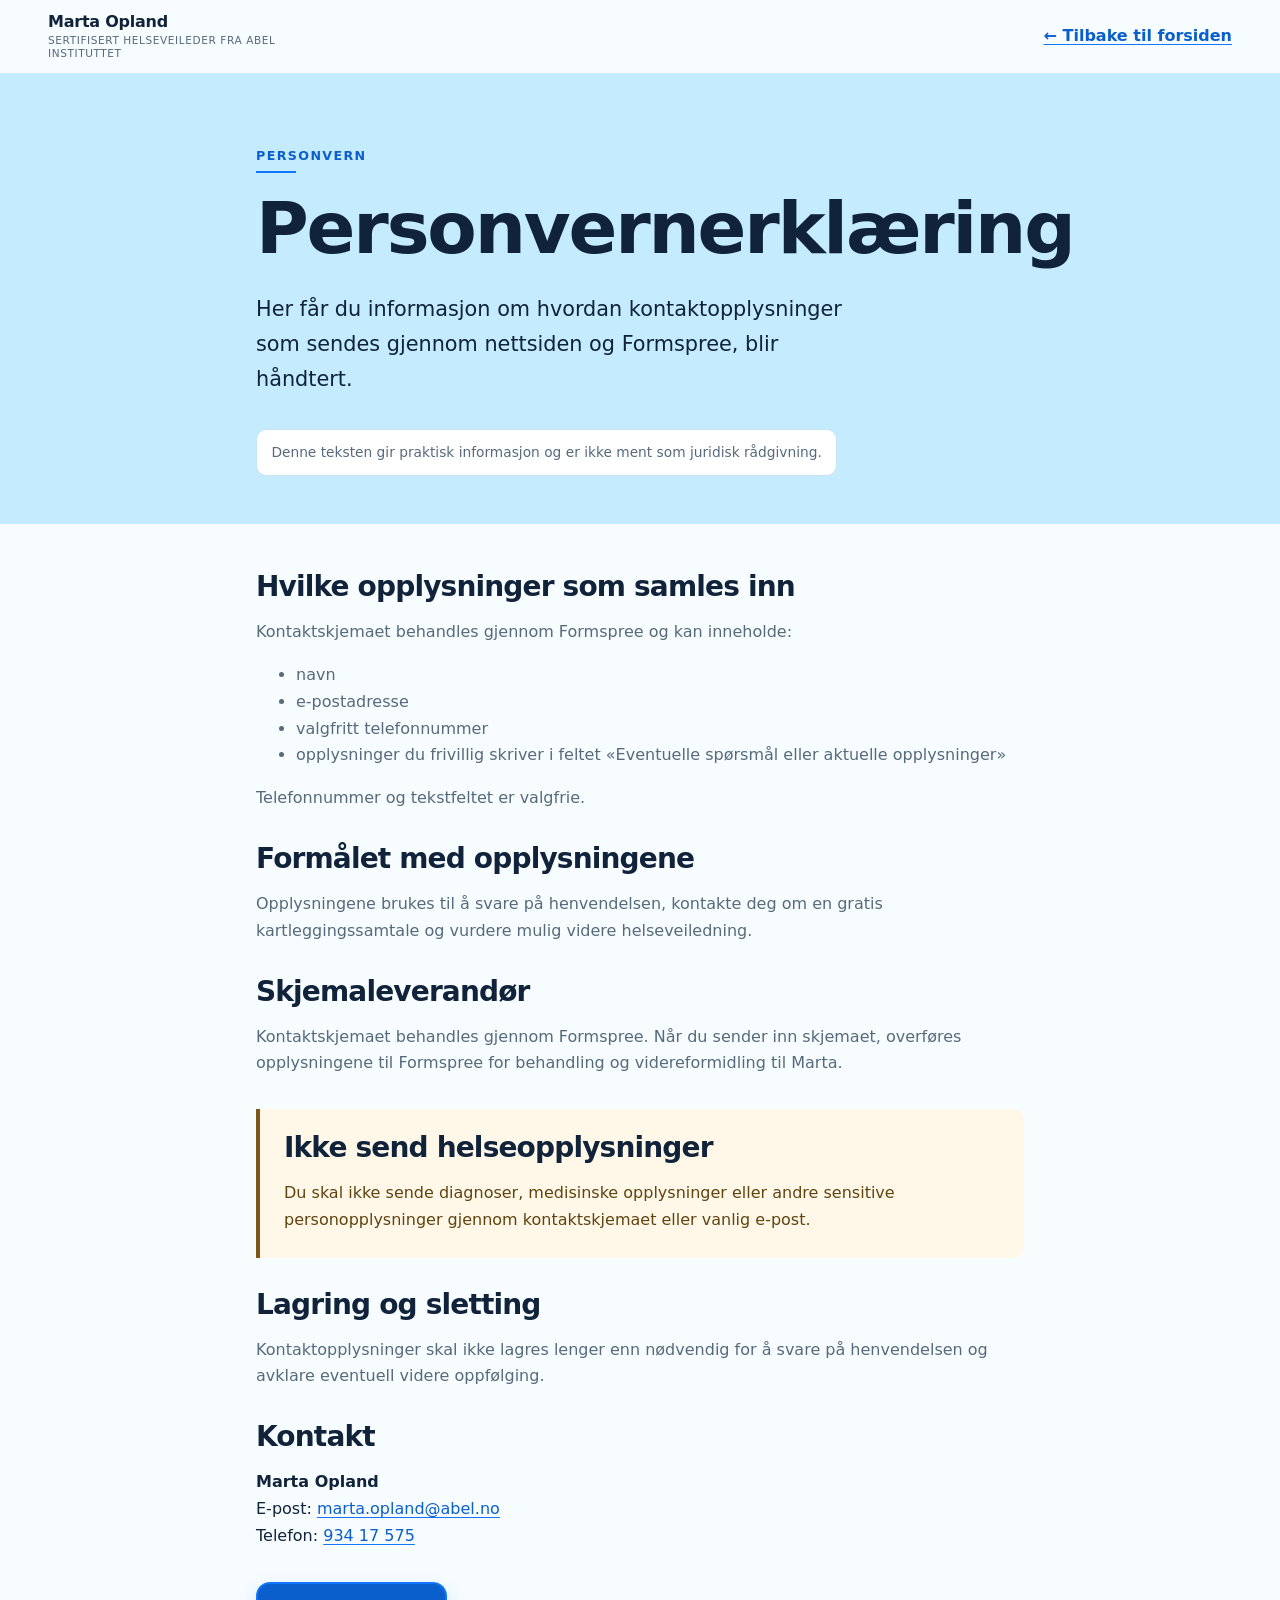
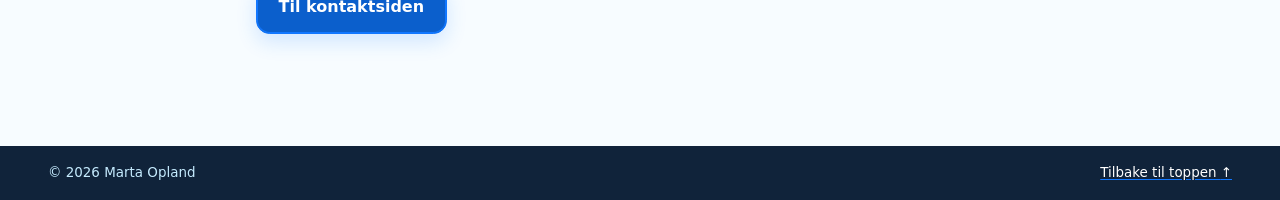
==== commit 59df0cf1: "Update contact details and remove pricing" ====
--- a/personvern.html
+++ b/personvern.html
@@ -32,11 +32,11 @@
 
     <div class="container narrow-container privacy-content">
       <section aria-labelledby="collected"><h2 id="collected">Hvilke opplysninger som samles inn</h2><p>Kontaktskjemaet behandles gjennom Formspree og kan inneholde:</p><ul><li>navn</li><li>e-postadresse</li><li>valgfritt telefonnummer</li><li>opplysninger du frivillig skriver i feltet «Eventuelle spørsmål eller aktuelle opplysninger»</li></ul><p>Telefonnummer og tekstfeltet er valgfrie.</p></section>
-      <section aria-labelledby="purpose"><h2 id="purpose">Formålet med opplysningene</h2><p>Opplysningene brukes til å svare på henvendelsen, kontakte deg om en gratis oppstartssamtale og vurdere mulig videre helseveiledning.</p></section>
+      <section aria-labelledby="purpose"><h2 id="purpose">Formålet med opplysningene</h2><p>Opplysningene brukes til å svare på henvendelsen, kontakte deg om en gratis kartleggingssamtale og vurdere mulig videre helseveiledning.</p></section>
       <section aria-labelledby="formspree"><h2 id="formspree">Skjemaleverandør</h2><p>Kontaktskjemaet behandles gjennom Formspree. Når du sender inn skjemaet, overføres opplysningene til Formspree for behandling og videreformidling til Marta.</p></section>
       <section class="privacy-warning" aria-labelledby="health-data"><h2 id="health-data">Ikke send helseopplysninger</h2><p>Du skal ikke sende diagnoser, medisinske opplysninger eller andre sensitive personopplysninger gjennom kontaktskjemaet eller vanlig e-post.</p></section>
       <section aria-labelledby="storage"><h2 id="storage">Lagring og sletting</h2><p>Kontaktopplysninger skal ikke lagres lenger enn nødvendig for å svare på henvendelsen og avklare eventuell videre oppfølging.</p></section>
-      <section aria-labelledby="contact-privacy"><h2 id="contact-privacy">Kontakt</h2><address><strong>Marta Opland</strong><br>E-post: <a href="mailto:marta@helseveiledere.no">marta@helseveiledere.no</a><br>Telefon: <a href="tel:+4793417575">934 17 575</a></address></section>
+      <section aria-labelledby="contact-privacy"><h2 id="contact-privacy">Kontakt</h2><address><strong>Marta Opland</strong><br>E-post: <a href="mailto:marta.opland@abel.no">marta.opland@abel.no</a><br>Telefon: <a href="tel:+4793417575">934 17 575</a></address></section>
       <a class="button" href="index.html#kontakt">Til kontaktsiden</a>
     </div>
   </main>
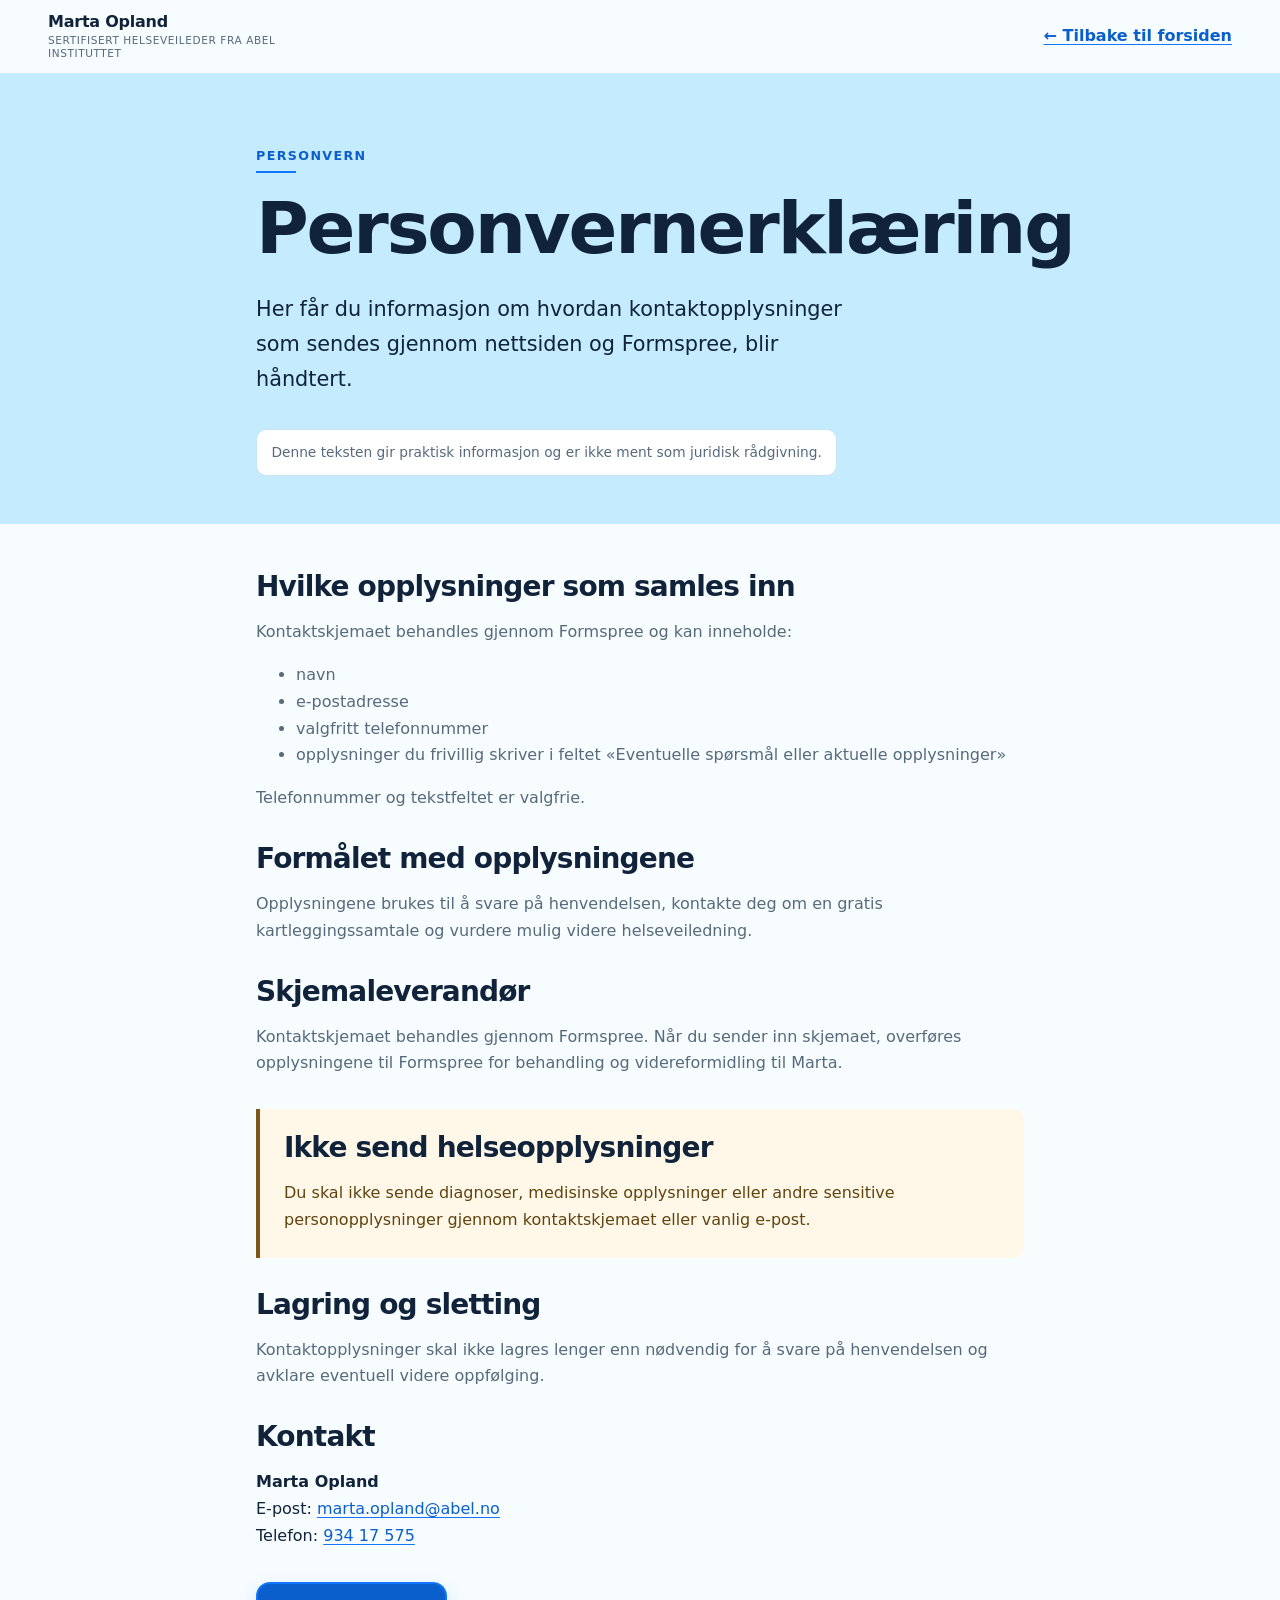
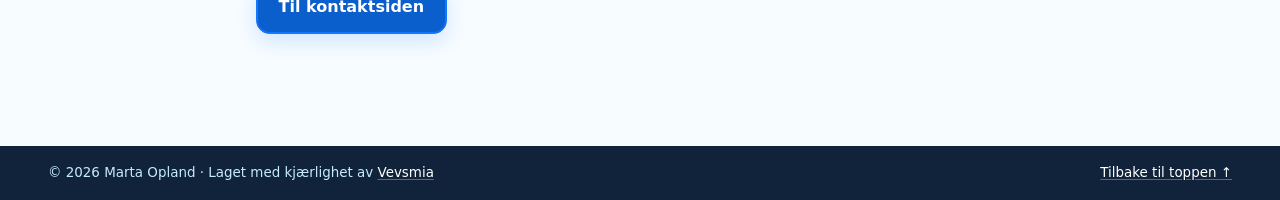
==== commit d00072a3: "Add Vevsmia footer credit" ====
--- a/personvern.html
+++ b/personvern.html
@@ -42,7 +42,7 @@
   </main>
 
   <footer class="site-footer privacy-footer">
-    <div class="container footer-bottom"><p>© <span data-current-year>2026</span> Marta Opland</p><a href="#topp">Tilbake til toppen <span aria-hidden="true">↑</span></a></div>
+    <div class="container footer-bottom"><p>© <span data-current-year>2026</span> Marta Opland · Laget med kjærlighet av <a href="https://vevsmia.no" target="_blank" rel="noopener noreferrer">Vevsmia</a></p><a href="#topp">Tilbake til toppen <span aria-hidden="true">↑</span></a></div>
   </footer>
   <script src="js/main.js" defer></script>
 </body>
